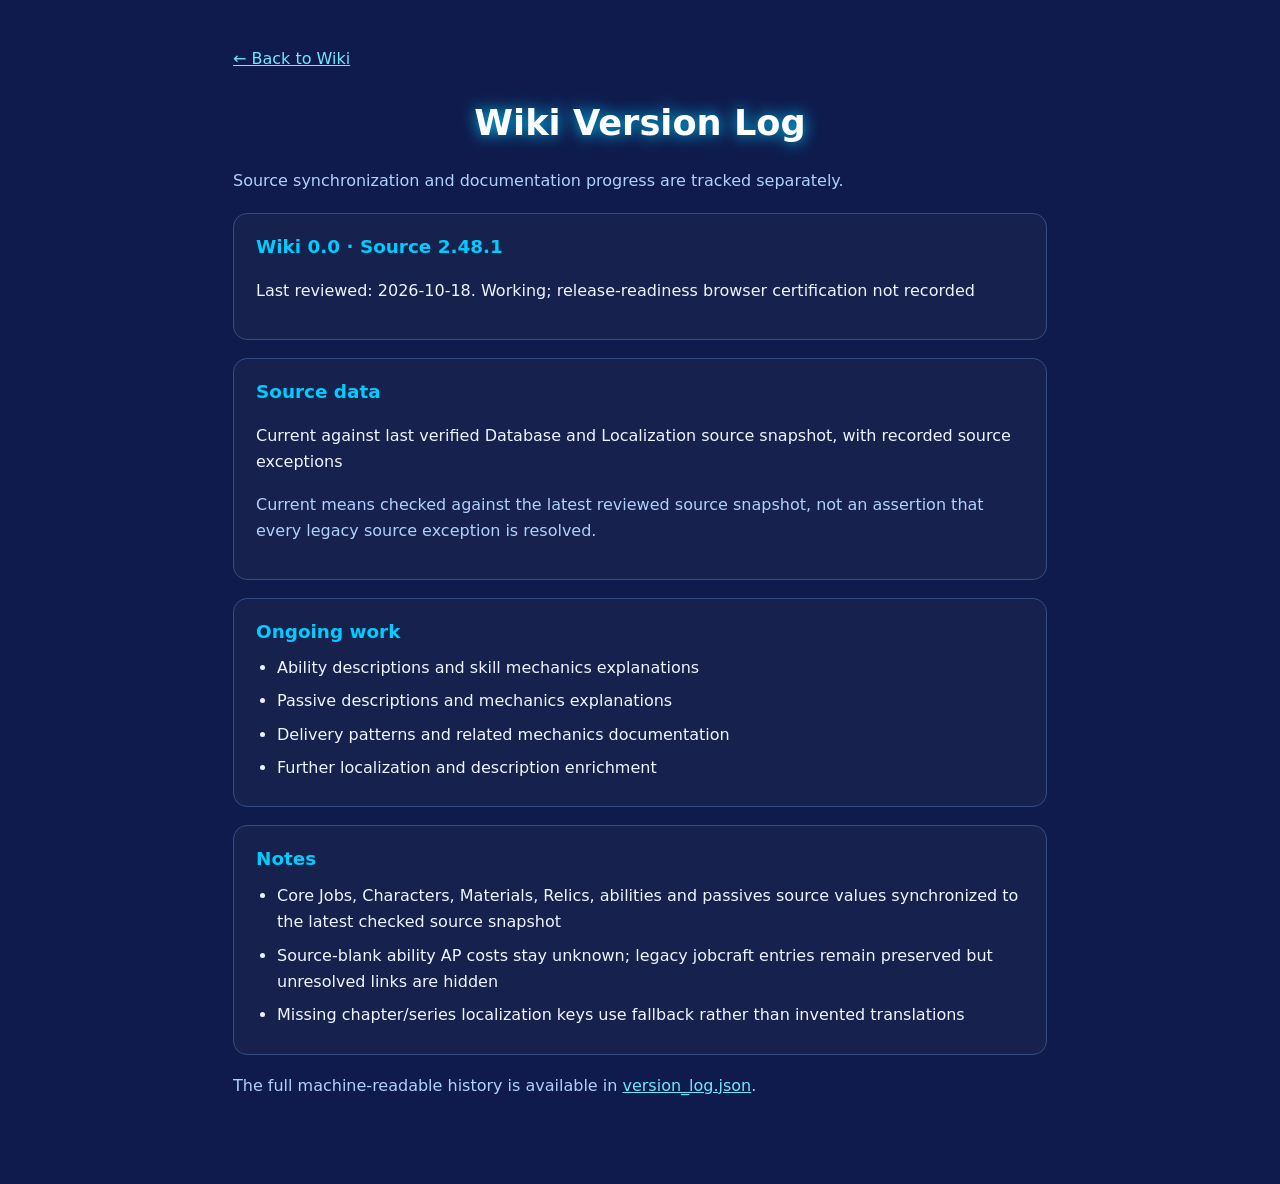
==== wiki-version.html @ 3ca50c4e "Add lightweight public version log page driven by source audit JSON" ====
<!DOCTYPE html>
<html lang="en">
<head><meta charset="UTF-8"><meta name="viewport" content="width=device-width, initial-scale=1">
<title>Jobmania Wiki — Version Log</title><link rel="stylesheet" href="style.css">
<style>
.version-page{max-width:850px;margin:34px auto;padding:0 18px 35px;line-height:1.65}
.version-page h1{color:#fff;margin-bottom:4px}
.version-muted{color:#b0d0ff}
.version-panel{background:var(--card);border:1px solid #344c83;border-radius:14px;padding:18px 22px;margin:18px 0}
.version-panel h2{font-size:1.15rem;color:var(--accent);margin:0 0 8px}
.version-panel ul{padding-left:21px;margin:7px 0}
.version-panel li{margin-bottom:7px}
.version-link{color:#70e6ff}
.version-back{display:inline-block;margin:12px 0;color:#70e6ff}
</style></head>
<body><div class="version-page"><a class="version-back" href="index.html">← Back to Wiki</a>
<h1>Wiki Version Log</h1><p class="version-muted">Source synchronization and documentation progress are tracked separately.</p>
<div id="version-status" class="version-panel" aria-live="polite">Loading version status…</div>
<div class="version-panel"><h2>Source data</h2><p id="source-status">Loading…</p><p class="version-muted">Current means checked against the latest reviewed source snapshot, not an assertion that every legacy source exception is resolved.</p></div>
<div class="version-panel"><h2>Ongoing work</h2><ul id="ongoing-list"></ul></div>
<div class="version-panel"><h2>Notes</h2><ul id="status-notes"></ul></div>
<p class="version-muted">The full machine-readable history is available in <a class="version-link" href="data/version_log.json">version_log.json</a>.</p></div>
<script>
(async()=>{const status=document.getElementById('version-status');try{
const response=await fetch('data/version_log.json',{cache:'no-cache'});if(!response.ok)throw new Error('HTTP '+response.status);
const data=await response.json(),pub=data.publicStatus||{};
const header=document.createElement('h2');header.textContent='Wiki '+(data.wikiVersion||'—')+' · Source '+(pub.sourceGameVersion||data.checkpoints?.latestSourceGameVersionObserved||'—');
const p=document.createElement('p');p.textContent='Last reviewed: '+(pub.lastReviewed||pub.asOf||'—')+'. '+(pub.wikiStatus||'');
status.replaceChildren(header,p);
document.getElementById('source-status').textContent=pub.dataStatus||'No public source status recorded';
for(const [id,values] of [['ongoing-list',pub.ongoing],['status-notes',pub.notes]]){const ul=document.getElementById(id);for(const str of (values||[])){const li=document.createElement('li');li.textContent=str;ul.appendChild(li)}}
}catch(err){status.textContent='Version information is temporarily unavailable. Check the repository history for the latest updates.';document.getElementById('source-status').textContent='Unable to load source status.'}})();
</script></body></html>
---- style.css ----
:root {
    --primary: #ff4500;
    --accent: #00ccff;
    --bg: #0f1b4d;
    --nav: #1a2a66;
    --card: #16214d;
    --text: #f0f4ff;
    --label: #a0d8ff;
    --field-label-width: 170px;
    --field-gap: 12px;
    --row-gap: 7px;
}

* { box-sizing: border-box; }
body { margin: 0; font-family: 'Segoe UI', system-ui, sans-serif; background: var(--bg); color: var(--text); cursor: url('https://cur.cursors-4u.net/nature/nat-10/nat976.cur'), crosshair; overflow-x: hidden; }
#fire-trail { position: fixed; pointer-events: none; z-index: 9999; width: 100%; height: 100%; top: 0; left: 0; }
.fire-particle { position: absolute; width: 8px; height: 8px; background: #ff8800; border-radius: 50%; box-shadow: 0 0 12px #ffcc00, 0 0 20px #ff5500; animation: fireTrail 0.8s forwards; opacity: 0; }
@keyframes fireTrail { 0% { transform: scale(1); opacity: 0.9; } 100% { transform: scale(0.2); opacity: 0; } }
.fire-burst { position: fixed; pointer-events: none; z-index: 10000; width: 20px; height: 20px; background: radial-gradient(circle, #ffff00, #ff5500, transparent); border-radius: 50%; animation: fireBurstAnim 0.6s forwards; transform: translate(-50%, -50%); }
@keyframes fireBurstAnim { 0% { transform: translate(-50%, -50%) scale(0.5); opacity: 1; } 100% { transform: translate(-50%, -50%) scale(3); opacity: 0; } }
#app { display: flex; min-height: 100vh; }
nav { width: 270px; background: var(--nav); padding: 24px 16px; border-right: 3px solid var(--accent); position: sticky; top: 0; height: 100vh; overflow-y: auto; transition: transform 0.4s ease; z-index: 1000; }
.nav-logo { display: block; margin: 0 auto 20px; border-radius: 50%; box-shadow: 0 0 20px #00ccff; width: 110px; height: 110px; object-fit: cover; }
.game-info { text-align: center; color: #b0d0ff; font-size: 0.93em; line-height: 1.5; margin: 15px 0 25px; }
.game-info strong { color: #ffd700; }
.menu-item, .menu-link { color: #b0d0ff; cursor: pointer; padding: 13px 18px; margin: 5px 0; border-radius: 10px; transition: all 0.3s; text-decoration: none; display: block; }
.menu-item:hover, .menu-link:hover { background: rgba(0, 204, 255, 0.25); color: white; transform: translateX(8px); }
.hamburger { display: none; font-size: 32px; color: #00ccff; cursor: pointer; padding: 12px; position: fixed; top: 15px; left: 15px; z-index: 1010; background: var(--nav); border-radius: 8px; border: 1px solid var(--accent); }
main { flex: 1; padding: 30px 40px; }
.header-card { background: var(--card); padding: 20px; border-radius: 16px; border: 2px solid #334477; margin-bottom: 25px; text-align: center; }
.grid { display: grid; grid-template-columns: repeat(auto-fill, minmax(340px, 1fr)); gap: 20px; align-items: stretch; }
.card { background: var(--card); padding: 26px; border-radius: 16px; border: 2px solid #334477; box-shadow: 0 6px 20px rgba(0, 0, 0, 0.4); transition: all 0.4s ease; cursor: pointer; position: relative; overflow: hidden; }
.card:hover { transform: translateY(-6px); }
.card::before { content: ''; position: absolute; inset: -2px; border: 2px solid transparent; border-radius: 18px; background: linear-gradient(90deg, #00ccff, #ff00cc, #00ccff); background-size: 200% 100%; animation: neonRun 4s linear infinite; z-index: -1; opacity: 0.6; }
@keyframes neonRun { 0% { background-position: 200% 0; } 100% { background-position: -200% 0; } }
.card.expanded { grid-column: 1 / -1; padding: 30px; }
.list-card { height: 100%; }
.info-list { display: flex; flex-direction: column; gap: var(--row-gap); }
.info-row { display: grid; grid-template-columns: minmax(0, var(--field-label-width)) minmax(0, 1fr); column-gap: var(--field-gap); align-items: start; line-height: 1.45; min-width: 0; }
.info-label { color: var(--label); font-weight: 600; min-width: 0; }
.info-value { min-width: 0; overflow-wrap: anywhere; }
.card-media { display: flex; align-items: center; justify-content: center; width: 100%; }
.card-media img { display: block; width: auto; height: auto; object-fit: contain; }
.card-media-compact { min-height: 96px; margin-bottom: 15px; }
.card-media-compact img { max-width: 80px; max-height: 90px; }
.card-media-detail { min-height: 130px; margin-bottom: 12px; }
.card-media-detail img { max-width: 120px; max-height: 120px; }
.detail-stack { max-width: 900px; margin: 20px auto; display: flex; flex-direction: column; gap: 20px; }
.detail-title-card { text-align: center; cursor: default; }
.detail-title-card h3 { margin: 0; }
.detail-section { cursor: default; }
.detail-section h2 { margin-top: 0; margin-bottom: 18px; }
.skill-pools { display: flex; flex-direction: column; gap: 18px; }
.skill-group { display: flex; flex-direction: column; gap: var(--row-gap); }
.skill-group + .skill-group { padding-top: 16px; border-top: 1px solid #334477; }
.skill-group h3 { color: var(--label); margin: 0 0 4px; font-size: 1rem; }
.skill-row .info-value { line-height: 1.55; }
.skill-separator { white-space: pre; color: var(--text); }
.material-combine-list { display: flex; flex-direction: column; gap: var(--row-gap); }
.material-combine-row { display: flex; align-items: baseline; flex-wrap: wrap; gap: 7px; line-height: 1.45; width: fit-content; max-width: 100%; }
.material-combine-arrow { color: var(--text); }
.used-by-list { display: flex; flex-direction: column; gap: var(--row-gap); }
.used-by-item { width: fit-content; }
.craft-list { display: flex; flex-direction: column; gap: 10px; }
.craft-row { display: flex; align-items: baseline; flex-wrap: wrap; gap: 7px; line-height: 1.55; min-width: 0; }
.craft-plus, .craft-arrow { color: var(--text); font-weight: 600; }
h1 { text-align: center; color: #ffd700; margin: 10px 0 25px; font-size: 2.2rem; text-shadow: 0 0 15px #00ccff; }
.link { color: #00ffdd; font-weight: 500; cursor: pointer; }
.link:hover { color: #ffff00; text-decoration: underline; }
.home-card { max-width: 1100px; margin: 0 auto 30px; background: linear-gradient(135deg, #1e2f66, #16214d); border: 3px solid #ffd700; padding: 25px; }
#searchInput { width: 100%; max-width: 600px; margin: 15px auto 25px; display: block; padding: 14px 18px; background: #1a2a5c; color: white; border: 2px solid #00aaff; border-radius: 12px; font-size: 1.05em; }

@media (max-width: 768px) {
    :root { --field-label-width: 138px; --field-gap: 10px; --row-gap: 6px; }
    nav { position: fixed; top: 0; left: 0; width: 280px; height: 100vh; transform: translateX(-100%); padding-top: 80px; }
    nav.open { transform: translateX(0); }
    .hamburger { display: block; }
    main { padding-top: 90px; padding-left: 15px; padding-right: 15px; }
    .grid { grid-template-columns: 1fr; }
    .card { padding: 20px; }
    .detail-stack { gap: 15px; margin-top: 15px; }
    .info-row { grid-template-columns: minmax(0, var(--field-label-width)) minmax(0, 1fr); }
}

@media (max-width: 390px) {
    :root { --field-label-width: 124px; --field-gap: 8px; }
    .card { padding: 18px; }
}

/* Relic passive mechanics: keep acquisition paths distinct and the large pool collapsed. */
.relic-passives-section { display: flex; flex-direction: column; gap: 18px; }
.relic-passives-section > h2 { margin-bottom: 0; }
.relic-passive-group { padding-top: 16px; border-top: 1px solid #334477; }
.relic-passive-group h3 { margin: 0 0 10px; color: var(--label); font-size: 1rem; }
.relic-passive-pool details { border: 1px solid #334477; border-radius: 10px; overflow: hidden; }
.relic-passive-pool summary { cursor: pointer; padding: 11px 13px; font-weight: 600; }
.relic-passive-list { display: grid; grid-template-columns: repeat(2, minmax(0, 1fr)); gap: 7px 20px; margin: 0; padding: 4px 34px 14px; }
.relic-passive-list li { overflow-wrap: anywhere; line-height: 1.4; }

@media (max-width: 768px) {
    .relic-passive-list { grid-template-columns: 1fr; }
}
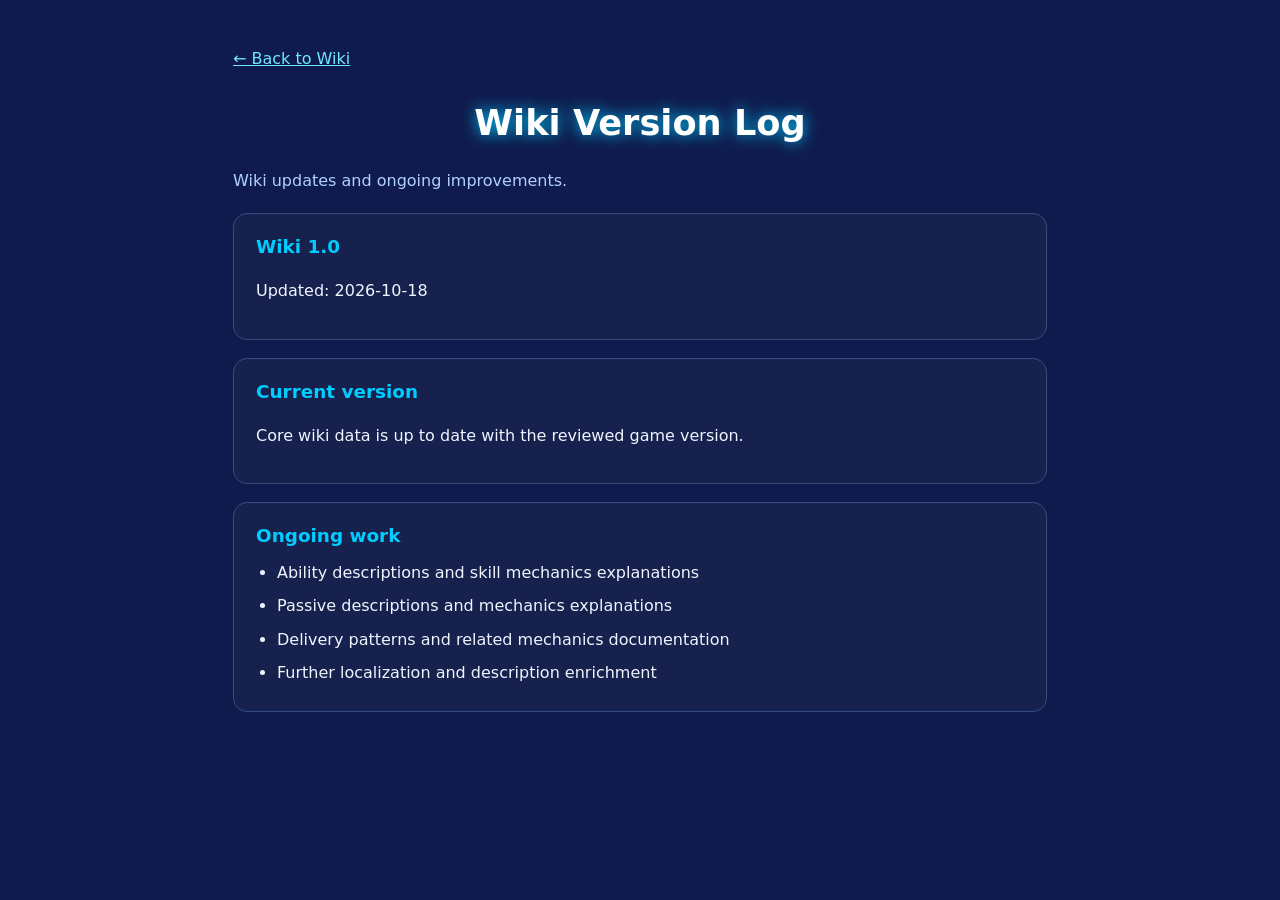
==== commit 0b25e580: "Simplify public wiki changelog and hide internal source audit details" ====
--- a/wiki-version.html
+++ b/wiki-version.html
@@ -14,20 +14,20 @@
 .version-back{display:inline-block;margin:12px 0;color:#70e6ff}
 </style></head>
 <body><div class="version-page"><a class="version-back" href="index.html">← Back to Wiki</a>
-<h1>Wiki Version Log</h1><p class="version-muted">Source synchronization and documentation progress are tracked separately.</p>
+<h1>Wiki Version Log</h1><p class="version-muted">Wiki updates and ongoing improvements.</p>
 <div id="version-status" class="version-panel" aria-live="polite">Loading version status…</div>
-<div class="version-panel"><h2>Source data</h2><p id="source-status">Loading…</p><p class="version-muted">Current means checked against the latest reviewed source snapshot, not an assertion that every legacy source exception is resolved.</p></div>
+<div class="version-panel"><h2>Current version</h2><p id="source-status">Loading…</p></div>
 <div class="version-panel"><h2>Ongoing work</h2><ul id="ongoing-list"></ul></div>
-<div class="version-panel"><h2>Notes</h2><ul id="status-notes"></ul></div>
-<p class="version-muted">The full machine-readable history is available in <a class="version-link" href="data/version_log.json">version_log.json</a>.</p></div>
+
+</div>
 <script>
 (async()=>{const status=document.getElementById('version-status');try{
 const response=await fetch('data/version_log.json',{cache:'no-cache'});if(!response.ok)throw new Error('HTTP '+response.status);
 const data=await response.json(),pub=data.publicStatus||{};
-const header=document.createElement('h2');header.textContent='Wiki '+(data.wikiVersion||'—')+' · Source '+(pub.sourceGameVersion||data.checkpoints?.latestSourceGameVersionObserved||'—');
-const p=document.createElement('p');p.textContent='Last reviewed: '+(pub.lastReviewed||pub.asOf||'—')+'. '+(pub.wikiStatus||'');
+const header=document.createElement('h2');header.textContent='Wiki '+(data.wikiVersion||'—');
+const p=document.createElement('p');p.textContent='Updated: '+(pub.lastReviewed||pub.asOf||'—');
 status.replaceChildren(header,p);
-document.getElementById('source-status').textContent=pub.dataStatus||'No public source status recorded';
-for(const [id,values] of [['ongoing-list',pub.ongoing],['status-notes',pub.notes]]){const ul=document.getElementById(id);for(const str of (values||[])){const li=document.createElement('li');li.textContent=str;ul.appendChild(li)}}
-}catch(err){status.textContent='Version information is temporarily unavailable. Check the repository history for the latest updates.';document.getElementById('source-status').textContent='Unable to load source status.'}})();
+document.getElementById('source-status').textContent=pub.summary||'Version information unavailable.';
+for(const [id,values] of [['ongoing-list',pub.ongoing]]){const ul=document.getElementById(id);for(const str of (values||[])){const li=document.createElement('li');li.textContent=str;ul.appendChild(li)}}
+}catch(err){status.textContent='Version information is temporarily unavailable.';document.getElementById('source-status').textContent='Unable to load source status.'}})();
 </script></body></html>
--- a/style.css
+++ b/style.css
@@ -100,3 +100,11 @@
 @media (max-width: 768px) {
     .relic-passive-list { grid-template-columns: 1fr; }
 }
+
+/* Persistent, understated version log footer across wiki locales. */
+.wiki-main-column { flex: 1; min-width: 0; display: flex; flex-direction: column; }
+.wiki-main-column > main { flex: 1; min-width: 0; }
+.wiki-footer { display: flex; align-items: center; justify-content: space-between; gap: 10px; flex-wrap: wrap; padding: 15px 40px 20px; border-top: 1px solid #334477; color: #adc1e2; font-size: 0.8rem; }
+.wiki-footer a { color: #7bdfff; text-decoration: none; }
+.wiki-footer a:hover, .wiki-footer a:focus-visible { text-decoration: underline; }
+@media (max-width: 768px) { .wiki-footer { padding: 15px 20px 24px; } }
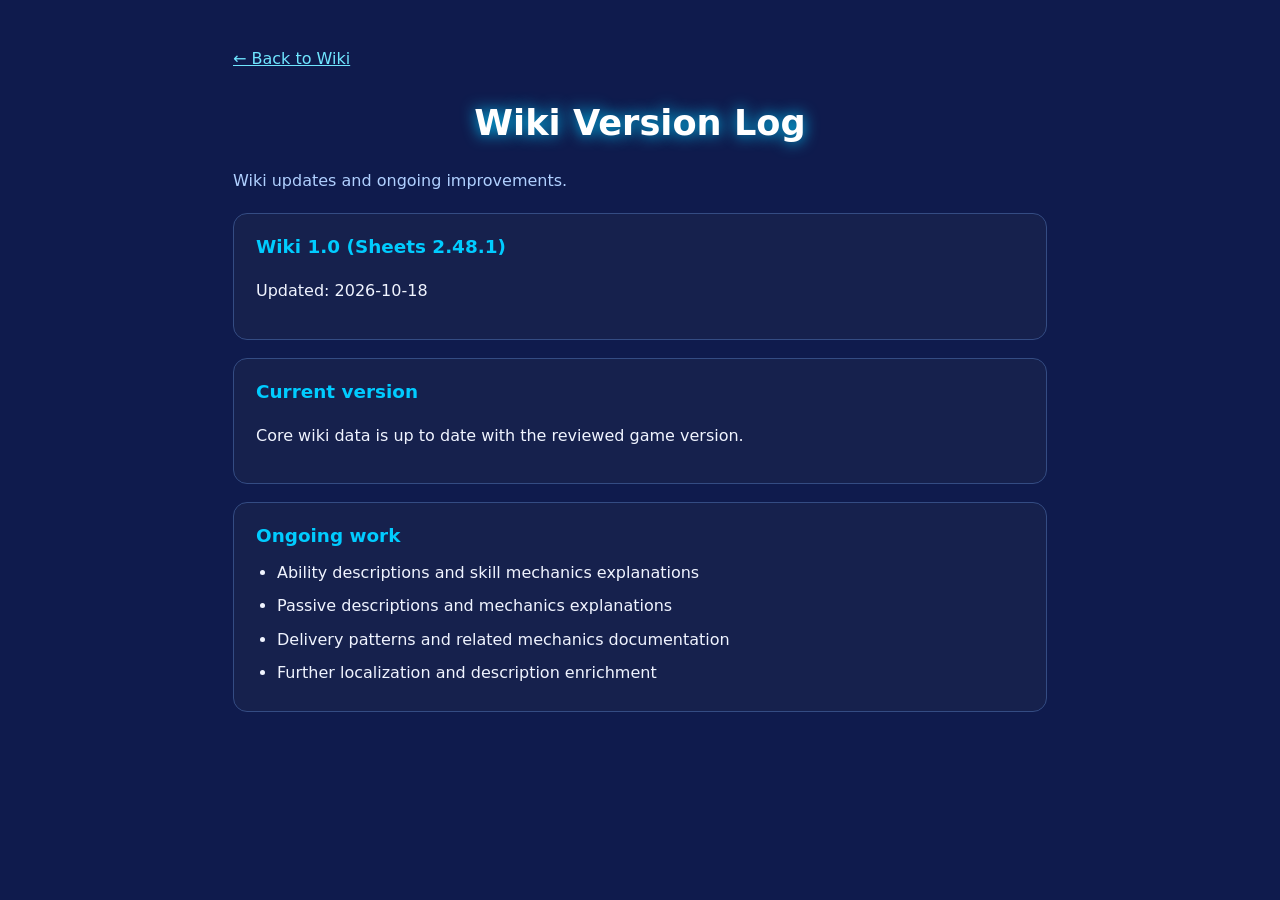
==== commit 6fed1f89: "Display wiki version with matching Sheets version in public version log" ====
--- a/wiki-version.html
+++ b/wiki-version.html
@@ -24,7 +24,7 @@
 (async()=>{const status=document.getElementById('version-status');try{
 const response=await fetch('data/version_log.json',{cache:'no-cache'});if(!response.ok)throw new Error('HTTP '+response.status);
 const data=await response.json(),pub=data.publicStatus||{};
-const header=document.createElement('h2');header.textContent='Wiki '+(data.wikiVersion||'—');
+const header=document.createElement('h2');header.textContent='Wiki '+(data.wikiVersion||'—')+' (Sheets '+(pub.gameVersion||data.checkpoints?.latestSourceGameVersionObserved||'—')+')';
 const p=document.createElement('p');p.textContent='Updated: '+(pub.lastReviewed||pub.asOf||'—');
 status.replaceChildren(header,p);
 document.getElementById('source-status').textContent=pub.summary||'Version information unavailable.';
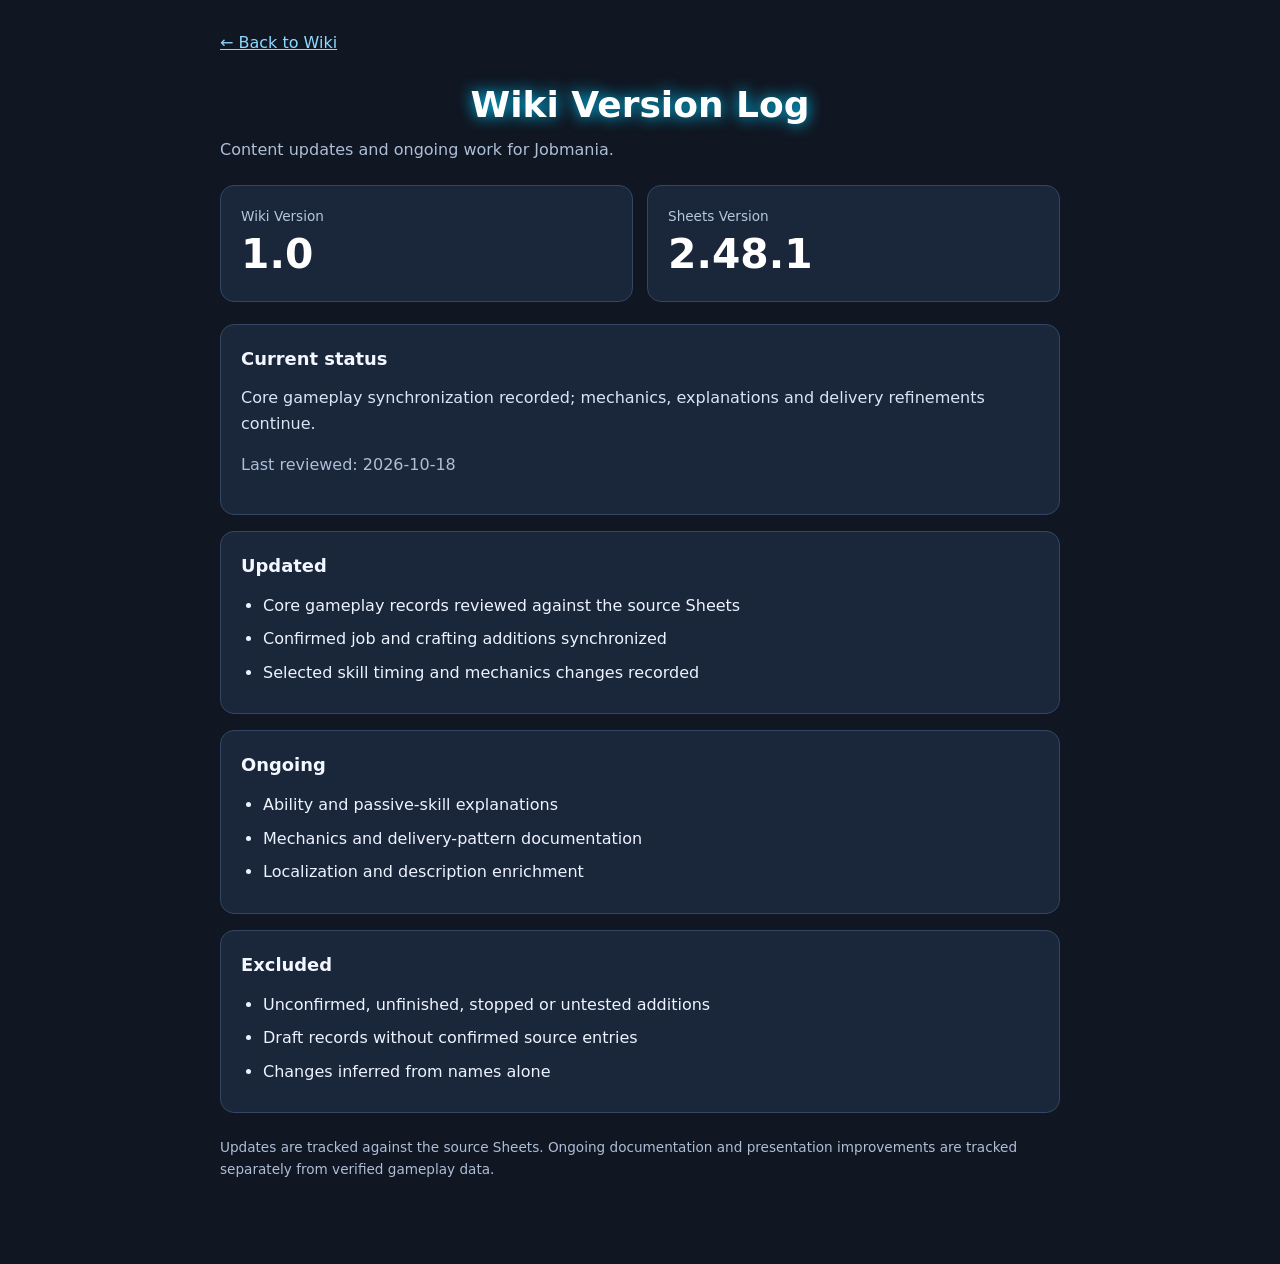
==== commit 56d06c5a: "Unify clean public wiki version page with Updated Ongoing Excluded sections" ====
--- a/wiki-version.html
+++ b/wiki-version.html
@@ -1,33 +1,50 @@
 <!DOCTYPE html>
-<html lang="en">
-<head><meta charset="UTF-8"><meta name="viewport" content="width=device-width, initial-scale=1">
-<title>Jobmania Wiki — Version Log</title><link rel="stylesheet" href="style.css">
+<html lang="en"><head>
+<meta charset="UTF-8"><meta name="viewport" content="width=device-width,initial-scale=1">
+<meta name="description" content="Jobmania Wiki version and content update status">
+<title>Jobmania Wiki — Version Log</title>
+<link rel="stylesheet" href="style.css">
 <style>
-.version-page{max-width:850px;margin:34px auto;padding:0 18px 35px;line-height:1.65}
-.version-page h1{color:#fff;margin-bottom:4px}
-.version-muted{color:#b0d0ff}
-.version-panel{background:var(--card);border:1px solid #344c83;border-radius:14px;padding:18px 22px;margin:18px 0}
-.version-panel h2{font-size:1.15rem;color:var(--accent);margin:0 0 8px}
-.version-panel ul{padding-left:21px;margin:7px 0}
-.version-panel li{margin-bottom:7px}
-.version-link{color:#70e6ff}
-.version-back{display:inline-block;margin:12px 0;color:#70e6ff}
-</style></head>
-<body><div class="version-page"><a class="version-back" href="index.html">← Back to Wiki</a>
-<h1>Wiki Version Log</h1><p class="version-muted">Wiki updates and ongoing improvements.</p>
-<div id="version-status" class="version-panel" aria-live="polite">Loading version status…</div>
-<div class="version-panel"><h2>Current version</h2><p id="source-status">Loading…</p></div>
-<div class="version-panel"><h2>Ongoing work</h2><ul id="ongoing-list"></ul></div>
-
+:root{color-scheme:dark}body{margin:0;background:#101622;color:#edf3ff;font:16px/1.6 system-ui,-apple-system,sans-serif}
+.version-page{max-width:880px;margin:0 auto;padding:30px 20px 70px}
+a{color:#8cd9ff}.back{display:inline-block;margin-bottom:20px}
+h1{font-size:clamp(1.65rem,4vw,2.25rem);margin:0 0 4px;color:#fff}h2{font-size:1.12rem;margin:0 0 12px;color:#f3f7ff}
+.muted{color:#aebed7}.lead{margin:0 0 22px}
+.version-grid{display:grid;grid-template-columns:repeat(2,minmax(0,1fr));gap:14px;margin:18px 0 22px}
+.panel{background:#1a263a;border:1px solid #334764;border-radius:14px;padding:20px;margin:16px 0}
+.version-grid .panel{margin:0}.value{font-size:clamp(1.8rem,5vw,2.55rem);font-weight:750;line-height:1.3;color:#fff}.eyebrow{font-size:.85rem;color:#b6c8df}
+ul{margin:7px 0 0;padding-left:22px}li{margin:8px 0}
+.summary{margin:0;color:#d8e5f6}.foot{font-size:.85rem;margin-top:24px}
+@media(max-width:480px){.version-grid{gap:10px}.panel{padding:15px}}
+</style></head><body><main class="version-page">
+<a class="back" href="index.html">← Back to Wiki</a>
+<h1>Wiki Version Log</h1>
+<p class="muted lead">Content updates and ongoing work for Jobmania.</p>
+<div class="version-grid">
+ <section class="panel"><div class="eyebrow">Wiki Version</div><div class="value" id="wiki-version">—</div></section>
+ <section class="panel"><div class="eyebrow">Sheets Version</div><div class="value" id="sheets-version">—</div></section>
 </div>
+<section class="panel"><h2>Current status</h2><p class="summary" id="summary">Loading update status…</p><p class="muted" id="reviewed"></p></section>
+<section class="panel"><h2>Updated</h2><ul id="updated"></ul></section>
+<section class="panel"><h2>Ongoing</h2><ul id="ongoing"></ul></section>
+<section class="panel"><h2>Excluded</h2><ul id="excluded"></ul></section>
+<p class="foot muted">Updates are tracked against the source Sheets. Ongoing documentation and presentation improvements are tracked separately from verified gameplay data.</p>
+</main>
 <script>
-(async()=>{const status=document.getElementById('version-status');try{
-const response=await fetch('data/version_log.json',{cache:'no-cache'});if(!response.ok)throw new Error('HTTP '+response.status);
-const data=await response.json(),pub=data.publicStatus||{};
-const header=document.createElement('h2');header.textContent='Wiki '+(data.wikiVersion||'—')+' (Sheets '+(pub.gameVersion||data.checkpoints?.latestSourceGameVersionObserved||'—')+')';
-const p=document.createElement('p');p.textContent='Updated: '+(pub.lastReviewed||pub.asOf||'—');
-status.replaceChildren(header,p);
-document.getElementById('source-status').textContent=pub.summary||'Version information unavailable.';
-for(const [id,values] of [['ongoing-list',pub.ongoing]]){const ul=document.getElementById(id);for(const str of (values||[])){const li=document.createElement('li');li.textContent=str;ul.appendChild(li)}}
-}catch(err){status.textContent='Version information is temporarily unavailable.';document.getElementById('source-status').textContent='Unable to load source status.'}})();
+(async()=>{
+ try{
+  const response=await fetch('data/version_log.json',{cache:'no-store'});if(!response.ok)throw Error('load failed');
+  const data=await response.json(),pub=data.publicStatus||{},sections=data.publicSections||{};
+  document.getElementById('wiki-version').textContent=data.wikiVersion||'—';
+  document.getElementById('sheets-version').textContent=pub.sheetsVersion||data.checkpoints?.latestSourceGameVersionObserved||'—';
+  document.getElementById('summary').textContent=pub.summary||'Current verification status not available.';
+  document.getElementById('reviewed').textContent='Last reviewed: '+(pub.lastReviewed||pub.asOf||'—');
+  for(const key of ['updated','ongoing','excluded']){
+   const parent=document.getElementById(key);
+   const values=Array.isArray(sections[key])?sections[key]:Array.isArray(pub[key])?pub[key]:[];
+   if(!values.length){const li=document.createElement('li');li.textContent='No items reported.';parent.append(li);continue;}
+   for(const value of values){const li=document.createElement('li');li.textContent=String(value);parent.append(li);}
+  }
+ }catch(e){document.getElementById('summary').textContent='Version information is temporarily unavailable.';}
+})();
 </script></body></html>
